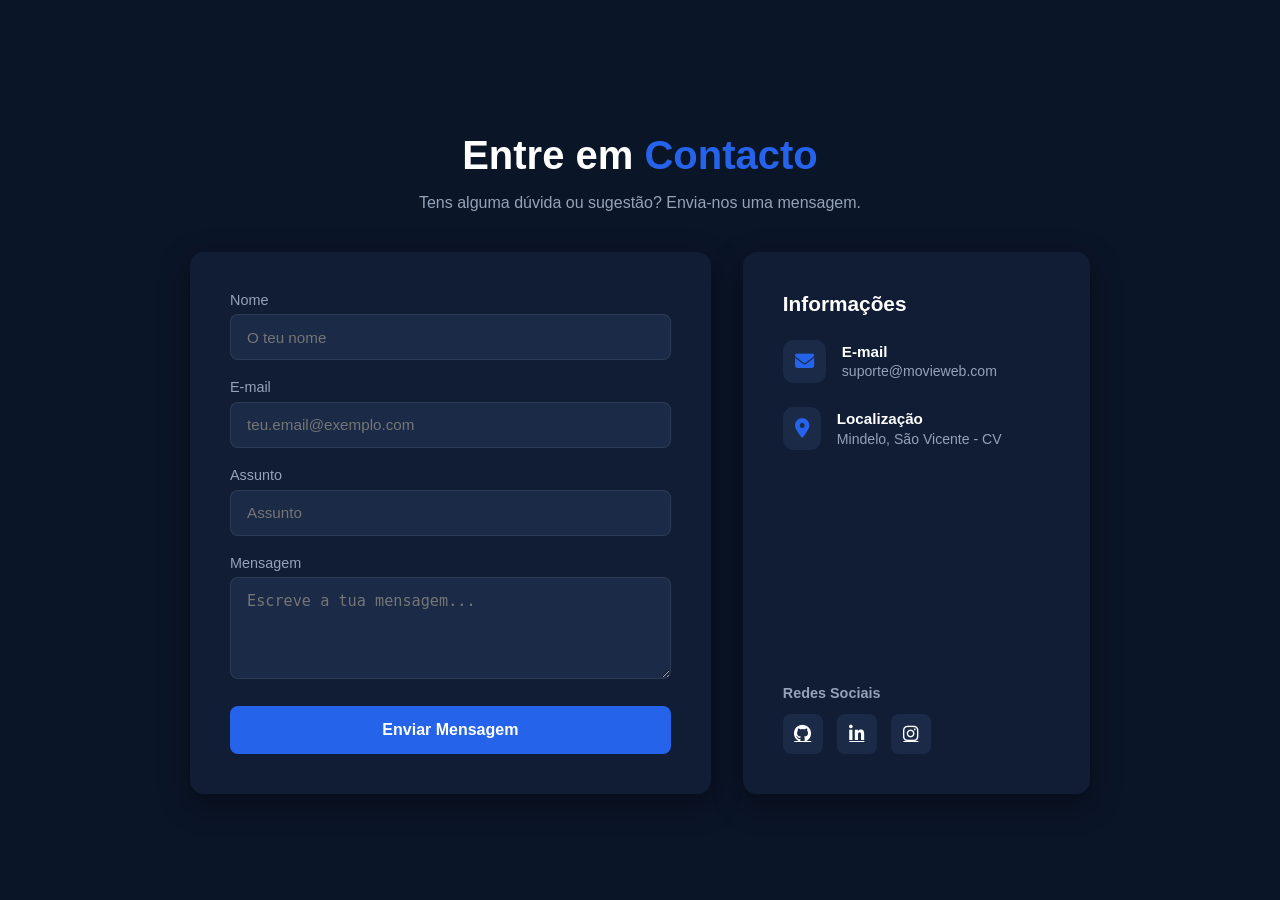
==== contato.html @ 7ea49613 "Alterando ficheiros e criando a pagina de contato" ====
<!DOCTYPE html>
<html lang="pt">
<head>
    <meta charset="UTF-8">
    <meta name="viewport" content="width=device-width, initial-scale=1.0">
    <title>MovieWeb - Contacto</title>
    <!-- Font Awesome para os ícones -->
    <link rel="stylesheet" href="https://cdnjs.cloudflare.com/ajax/libs/font-awesome/6.4.0/css/all.min.css">
    
    <style>
        /* --- ESTILOS INTEGRADOS (MovieWeb Dark Theme) --- */
        :root {
            --bg-dark: #0b1528;
            --card-bg: #111d35;
            --input-bg: #1b2a47;
            --accent-blue: #2563eb;
            --accent-hover: #1d4ed8;
            --text-primary: #ffffff;
            --text-secondary: #94a3b8;
        }

        body {
            background-color: var(--bg-dark);
            color: var(--text-primary);
            font-family: 'Segoe UI', Tahoma, Geneva, Verdana, sans-serif;
            margin: 0;
            padding: 0;
            display: flex;
            justify-content: center;
            align-items: center;
            min-height: 100vh;
        }

        /* Container Principal de Contacto */
        .contact-container {
            width: 100%;
            max-width: 900px;
            margin: 2rem;
            padding: 0 1rem;
        }

        .contact-header {
            text-align: center;
            margin-bottom: 2.5rem;
        }

        .contact-header h1 {
            font-size: 2.5rem;
            margin-bottom: 0.5rem;
            font-weight: 700;
        }

        .contact-header span {
            color: var(--accent-blue);
        }

        .contact-header p {
            color: var(--text-secondary);
            font-size: 1rem;
        }

        /* Layout em grelha para Formulário + Info */
        .contact-content {
            display: grid;
            grid-template-columns: 3fr 2fr;
            gap: 2rem;
        }

        @media (max-width: 768px) {
            .contact-content {
                grid-template-columns: 1fr;
            }
        }

        /* Formulário */
        .contact-form {
            background-color: var(--card-bg);
            padding: 2.5rem;
            border-radius: 14px;
            box-shadow: 0 10px 30px rgba(0, 0, 0, 0.4);
        }

        .form-group {
            margin-bottom: 1.2rem;
            display: flex;
            flex-direction: column;
        }

        .form-group label {
            font-size: 0.9rem;
            color: var(--text-secondary);
            margin-bottom: 0.4rem;
        }

        .form-group input,
        .form-group textarea {
            background-color: var(--input-bg);
            border: 1px solid rgba(255, 255, 255, 0.08);
            color: var(--text-primary);
            padding: 0.85rem 1rem;
            border-radius: 8px;
            font-size: 0.95rem;
            outline: none;
            transition: border-color 0.3s, box-shadow 0.3s;
        }

        .form-group input:focus,
        .form-group textarea:focus {
            border-color: var(--accent-blue);
            box-shadow: 0 0 0 3px rgba(37, 99, 235, 0.2);
        }

        .btn-submit {
            background-color: var(--accent-blue);
            color: #fff;
            border: none;
            padding: 0.95rem 1.5rem;
            border-radius: 8px;
            font-size: 1rem;
            font-weight: 600;
            cursor: pointer;
            width: 100%;
            transition: background-color 0.3s, transform 0.2s;
            margin-top: 0.5rem;
        }

        .btn-submit:hover {
            background-color: var(--accent-hover);
            transform: translateY(-2px);
        }

        /* Cartão de Informações de Contacto */
        .contact-info {
            background-color: var(--card-bg);
            padding: 2.5rem;
            border-radius: 14px;
            box-shadow: 0 10px 30px rgba(0, 0, 0, 0.4);
            display: flex;
            flex-direction: column;
            justify-content: space-between;
        }

        .contact-info h3 {
            margin-top: 0;
            font-size: 1.3rem;
            margin-bottom: 1.5rem;
        }

        .info-item {
            display: flex;
            align-items: center;
            gap: 1rem;
            margin-bottom: 1.5rem;
        }

        .info-item i {
            font-size: 1.2rem;
            color: var(--accent-blue);
            background-color: var(--input-bg);
            padding: 12px;
            border-radius: 10px;
        }

        .info-item h4 {
            margin: 0;
            font-size: 0.95rem;
            color: var(--text-primary);
        }

        .info-item p {
            margin: 0.2rem 0 0 0;
            color: var(--text-secondary);
            font-size: 0.88rem;
        }

        .social-links {
            margin-top: 1rem;
        }

        .social-links h4 {
            margin-bottom: 0.8rem;
            color: var(--text-secondary);
            font-size: 0.9rem;
        }

        .social-icons a {
            color: var(--text-primary);
            background-color: var(--input-bg);
            display: inline-flex;
            justify-content: center;
            align-items: center;
            width: 40px;
            height: 40px;
            border-radius: 8px;
            font-size: 1.1rem;
            margin-right: 0.6rem;
            transition: background-color 0.3s, color 0.3s;
        }

        .social-icons a:hover {
            background-color: var(--accent-blue);
            color: #fff;
        }
    </style>
</head>
<body>

    <div class="contact-container">
        <div class="contact-header">
            <h1>Entre em <span>Contacto</span></h1>
            <p>Tens alguma dúvida ou sugestão? Envia-nos uma mensagem.</p>
        </div>

        <div class="contact-content">
            <!-- Formulário -->
            <form class="contact-form" id="contactForm">
                <div class="form-group">
                    <label for="nome">Nome</label>
                    <input type="text" id="nome" name="nome" placeholder="O teu nome" required>
                </div>

                <div class="form-group">
                    <label for="email">E-mail</label>
                    <input type="email" id="email" name="email" placeholder="teu.email@exemplo.com" required>
                </div>

                <div class="form-group">
                    <label for="assunto">Assunto</label>
                    <input type="text" id="assunto" name="assunto" placeholder="Assunto" required>
                </div>

                <div class="form-group">
                    <label for="mensagem">Mensagem</label>
                    <textarea id="mensagem" name="mensagem" rows="4" placeholder="Escreve a tua mensagem..." required></textarea>
                </div>

                <button type="submit" class="btn-submit">Enviar Mensagem</button>
            </form>

            <!-- Informações / Lateral -->
            <div class="contact-info">
                <div>
                    <h3>Informações</h3>
                    
                    <div class="info-item">
                        <i class="fas fa-envelope"></i>
                        <div>
                            <h4>E-mail</h4>
                            <p>suporte@movieweb.com</p>
                        </div>
                    </div>

                    <div class="info-item">
                        <i class="fas fa-map-marker-alt"></i>
                        <div>
                            <h4>Localização</h4>
                            <p>Mindelo, São Vicente - CV</p>
                        </div>
                    </div>
                </div>

                <div class="social-links">
                    <h4>Redes Sociais</h4>
                    <div class="social-icons">
                        <a href="#"><i class="fab fa-github"></i></a>
                        <a href="#"><i class="fab fa-linkedin-in"></i></a>
                        <a href="#"><i class="fab fa-instagram"></i></a>
                    </div>
                </div>
            </div>
        </div>
    </div>

    <script>
        document.getElementById('contactForm').addEventListener('submit', (e) => {
            e.preventDefault();
            alert('Mensagem enviada com sucesso!');
            e.target.reset();
        });
    </script>
</body>
</html>
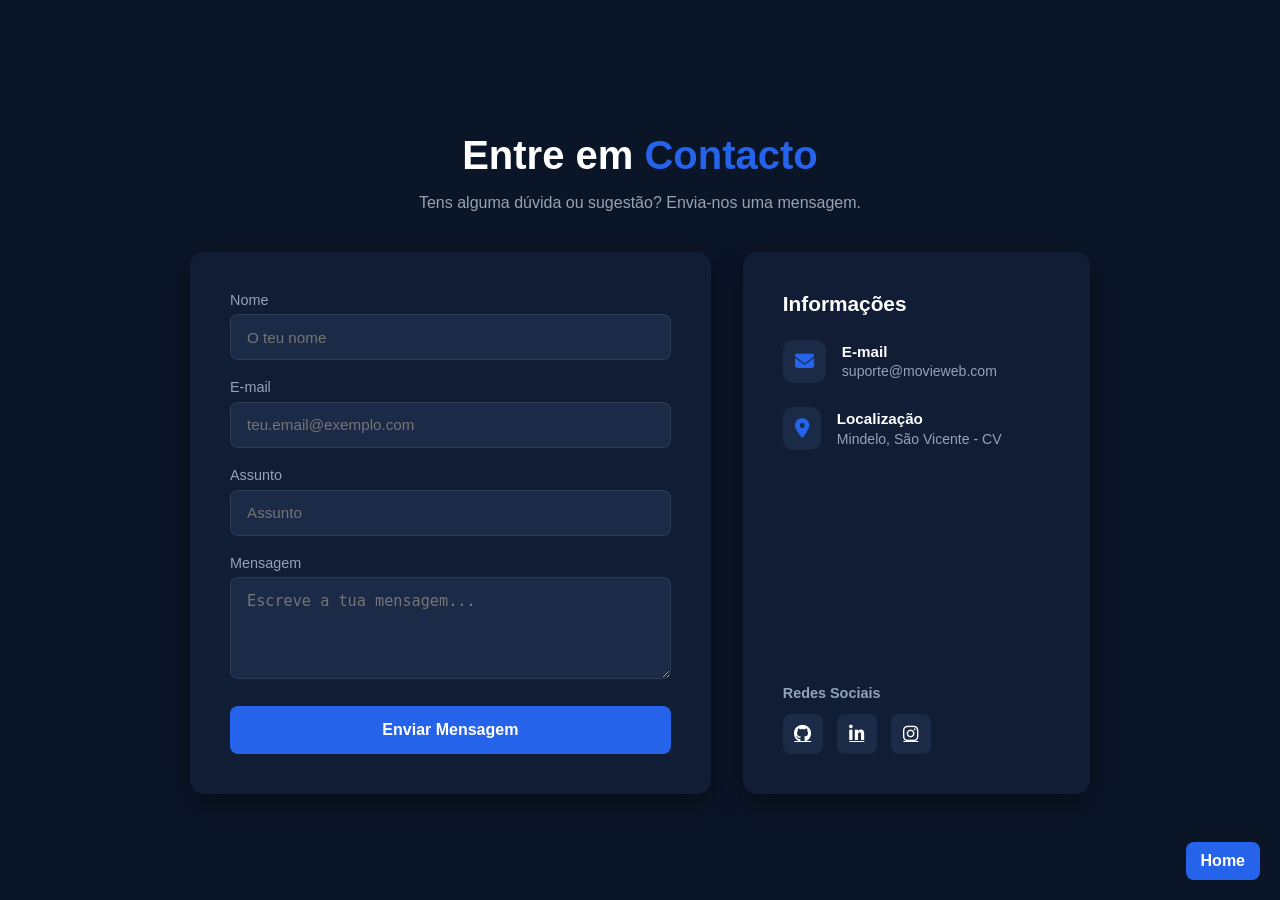
==== commit 5de3375e: "Atribuindo funcionalidade do menu e batao home no contato.html" ====
--- a/contato.html
+++ b/contato.html
@@ -271,6 +271,8 @@
         </div>
     </div>
 
+    <a href="index.html" style="position: fixed; bottom: 20px; right: 20px; background-color: var(--accent-blue); color: #fff; padding: 10px 15px; border-radius: 8px; text-decoration: none; font-weight: bold;">Home</a>
+
     <script>
         document.getElementById('contactForm').addEventListener('submit', (e) => {
             e.preventDefault();
